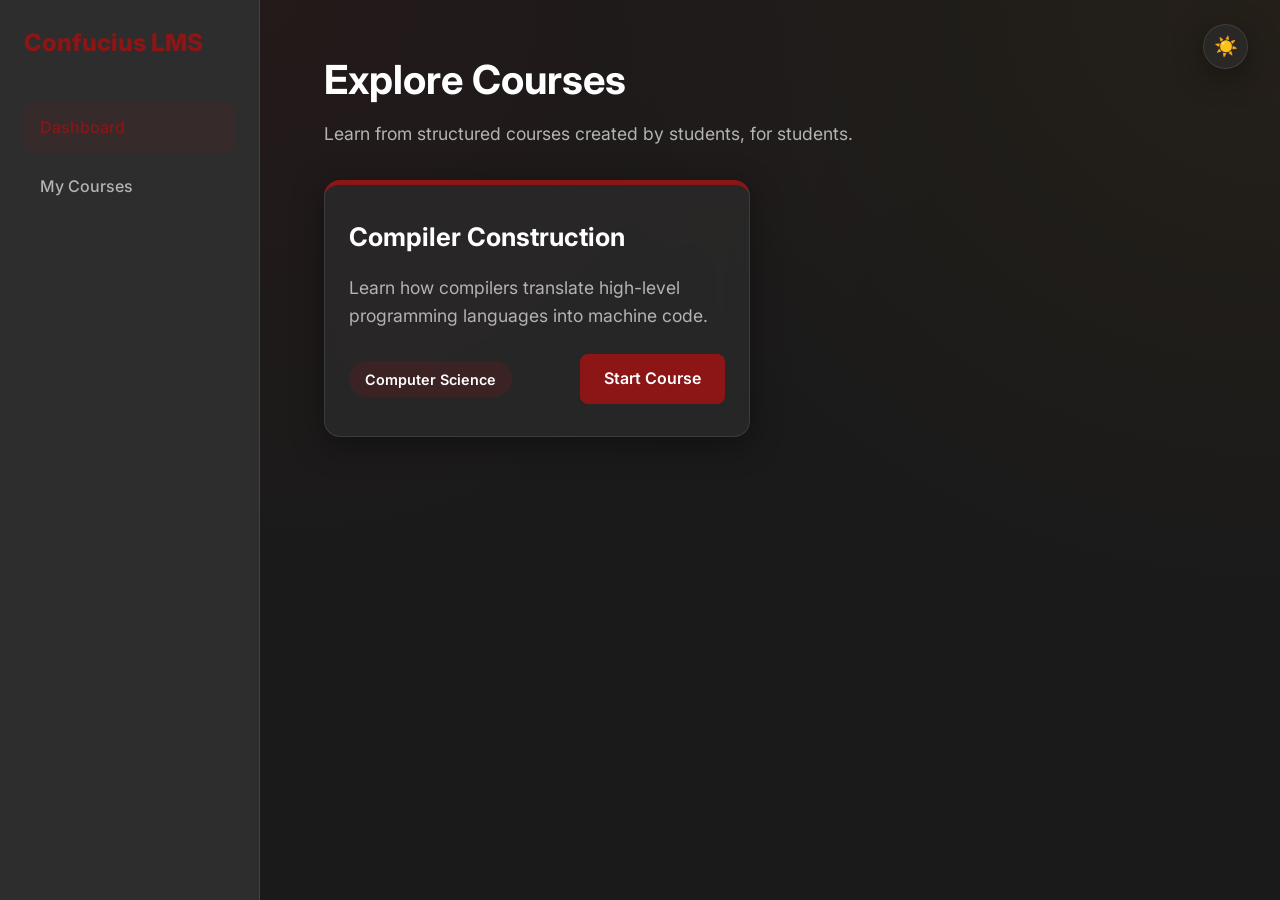
==== index.html @ 3bdb22e8 "initial commit" ====
<!DOCTYPE html>
<html lang="en">
<head>
    <meta charset="UTF-8">
    <meta name="viewport" content="width=device-width, initial-scale=1.0">
    <title>Confucius LMS | Dashboard</title>
    <link href="https://fonts.googleapis.com/css2?family=Inter:wght@400;500;600;800&display=swap" rel="stylesheet">
    <link rel="stylesheet" href="css/main.css">
</head>
<body>
    <!-- Theme Toggle -->
    <button id="theme-toggle" class="theme-toggle-btn" aria-label="Toggle Light/Dark Mode">
        <span id="theme-icon">☀️</span>
    </button>
    
    <!-- Mobile Header -->
    <div class="mobile-header">
        <button id="mobile-menu-btn" class="icon-btn">☰</button>
        <div class="mobile-brand">Confucius LMS</div>
        <div style="width: 24px;"></div> <!-- Spacer for flex balance -->
    </div>
    
    <div id="mobile-overlay" class="mobile-overlay"></div>

    <!-- Global Sidebar -->
    <aside class="sidebar">
        <div class="brand">Confucius LMS</div>
        <nav class="nav-menu">
            <a href="index.html" class="nav-item active">Dashboard</a>
            <a href="my-courses.html" class="nav-item">My Courses</a>
        </nav>
    </aside>

    <!-- Main Content Area -->
    <main class="app-content">
        <div class="container">
            <header class="page-header">
                <h1>Explore Courses</h1>
                <p>Learn from structured courses created by students, for students.</p>
            </header>

            <div id="course-grid" class="course-grid">
                <!-- Courses injected by app.js -->
            </div>
        </div>
    </main>

    <script src="js/app.js"></script>
</body>
</html>
---- css/main.css ----
:root {
  /* Color Palette - Stanford Theme */
  --bg-primary: #1a1a1a;
  --bg-secondary: #2d2d2d;
  --bg-tertiary: #3a3a3a;
  --accent-primary: #8C1515; /* Stanford Cardinal Red */
  --accent-secondary: #E98300; /* Stanford Poppy */
  --text-primary: #ffffff;
  --text-secondary: #b3b3b3;
  --success: #175E54;
  --danger: #E04F39;
  
  /* Glassmorphism */
  --glass-bg: rgba(45, 45, 45, 0.7);
  --glass-border: rgba(255, 255, 255, 0.1);
  --glass-shadow: 0 8px 32px 0 rgba(0, 0, 0, 0.37);
  
  /* Typography */
  --font-main: 'Inter', system-ui, -apple-system, sans-serif;

  /* Layout */
  --sidebar-width: 260px;
  --curriculum-width: 300px;
}

/* Light Mode Variables */
body.light-mode {
  --bg-primary: #f8fafc;
  --bg-secondary: #ffffff;
  --bg-tertiary: #f1f5f9;
  --text-primary: #0f172a;
  --text-secondary: #475569;
  --glass-bg: rgba(255, 255, 255, 0.85);
  --glass-border: rgba(0, 0, 0, 0.08);
  --glass-shadow: 0 4px 20px 0 rgba(0, 0, 0, 0.05);
}

* { margin: 0; padding: 0; box-sizing: border-box; }

/* =========================================
   BASE STYLES (MOBILE-FIRST)
   ========================================= */

html, body {
  font-family: var(--font-main);
  background-color: var(--bg-primary);
  color: var(--text-primary);
  line-height: 1.6;
  min-height: 100vh;
  min-height: 100dvh;
  display: flex;
  flex-direction: column;
  overflow-x: hidden;
  max-width: 100%;
}

a { color: inherit; text-decoration: none; }

/* Mobile Header (Visible by default) */
.mobile-header {
  display: flex;
  background: var(--bg-secondary);
  padding: 1rem 1.5rem;
  border-bottom: 1px solid var(--glass-border);
  align-items: center;
  justify-content: space-between;
  position: sticky;
  top: 0;
  z-index: 150;
  width: 100%;
  flex-shrink: 0;
}
.mobile-brand { font-size: 1.2rem; font-weight: 800; color: var(--accent-primary); }
.icon-btn { background: none; border: none; color: var(--text-primary); font-size: 1.5rem; cursor: pointer; padding: 0.25rem; }

/* Theme Toggle (Mobile Position by default) */
.theme-toggle-btn {
  position: fixed;
  top: 0.8rem;
  right: 4.5rem;
  background: var(--glass-bg);
  backdrop-filter: blur(10px);
  border: 1px solid var(--glass-border);
  color: var(--text-primary);
  width: 38px;
  height: 38px;
  border-radius: 50%;
  display: flex;
  align-items: center;
  justify-content: center;
  font-size: 1rem;
  cursor: pointer;
  z-index: 500;
  box-shadow: var(--glass-shadow);
  transition: transform 0.3s ease;
}
.theme-toggle-btn:hover { transform: scale(1.1); }

/* Sidebars (Hidden by default on mobile) */
.sidebar, .curriculum-sidebar {
  position: fixed;
  top: 0;
  height: 100vh;
  height: 100dvh;
  z-index: 200;
  transition: transform 0.3s cubic-bezier(0.4, 0, 0.2, 1);
}
.sidebar {
  width: var(--sidebar-width);
  background: var(--bg-secondary);
  border-right: 1px solid var(--glass-border);
  left: 0;
  transform: translateX(-100%);
  display: flex;
  flex-direction: column;
  padding: 1.5rem;
  box-shadow: 5px 0 25px rgba(0,0,0,0.5);
}
.curriculum-sidebar {
  width: var(--curriculum-width);
  background: var(--bg-primary);
  border-right: 1px solid var(--glass-border);
  right: 0;
  transform: translateX(100%);
  display: flex;
  flex-direction: column;
  box-shadow: -5px 0 25px rgba(0,0,0,0.5);
}
.sidebar.open, .curriculum-sidebar.open {
  transform: translateX(0);
}

.brand { font-size: 1.5rem; font-weight: 800; color: var(--accent-primary); margin-bottom: 2.5rem; display: flex; align-items: center; gap: 10px; }
.nav-menu { display: flex; flex-direction: column; gap: 0.5rem; flex-grow: 1; }
.nav-item { padding: 0.8rem 1rem; border-radius: 8px; color: var(--text-secondary); font-weight: 500; transition: all 0.2s ease; cursor: pointer; }
.nav-item:hover, .nav-item.active { background: rgba(140, 21, 21, 0.1); color: var(--accent-primary); }

.mobile-overlay {
  position: fixed;
  top: 0; left: 0;
  width: 100vw; height: 100vh; height: 100dvh;
  background: rgba(0,0,0,0.5);
  z-index: 190;
  display: none;
  opacity: 0;
  transition: opacity 0.3s;
}
.mobile-overlay.show { display: block; opacity: 1; }

/* App Layout (Mobile First Constraints) */
.lesson-layout { display: flex; flex-direction: column; flex: 1; height: auto; overflow: hidden; width: 100%; }

.app-content, .lesson-main-area {
  flex: 1;
  padding: 1rem;
  overflow-y: auto;
  overflow-x: hidden;
  height: auto;
  padding-bottom: 3rem;
  background-image: radial-gradient(at 0% 0%, rgba(140, 21, 21, 0.08) 0px, transparent 50%), radial-gradient(at 100% 0%, rgba(233, 131, 0, 0.05) 0px, transparent 50%);
}
.lesson-main-area { background: var(--bg-secondary); }

.container { padding: 0; width: 100%; max-width: 100%; }

/* Dashboard Grids */
.page-header { margin-bottom: 2rem; }
.page-header h1 { font-size: 2.2rem; margin-bottom: 0.5rem; }
.page-header p { color: var(--text-secondary); }

.course-grid {
  display: grid;
  grid-template-columns: 100%;
  gap: 1.5rem;
}

.course-card {
  background: var(--glass-bg); backdrop-filter: blur(10px);
  border: 1px solid var(--glass-border); border-top: 5px solid var(--accent-primary);
  border-radius: 16px;
  padding: 1.25rem;
  box-shadow: var(--glass-shadow);
  transition: transform 0.3s ease, border-color 0.3s ease, box-shadow 0.3s ease;
  display: flex; flex-direction: column;
  width: 100%; min-width: 0; word-break: break-word; margin: 0;
}
.course-card h3 { font-size: 1.4rem; margin-bottom: 1rem; color: var(--text-primary); }
.course-card p { color: var(--text-secondary); margin-bottom: 2rem; flex-grow: 1; font-size: 1.1rem; line-height: 1.6; }
.card-footer { display: flex; flex-direction: column; align-items: stretch; gap: 1rem; }
.card-footer .tag { align-self: flex-start; margin-bottom: 0.5rem; }
.card-footer .btn { width: 100%; }

.tag { background: rgba(140, 21, 21, 0.2); color: var(--text-primary); padding: 0.4rem 1rem; border-radius: 999px; font-size: 0.9rem; font-weight: 600; display: inline-block; }

/* Buttons */
.btn { padding: 0.75rem 1.5rem; border-radius: 8px; font-weight: 600; cursor: pointer; transition: all 0.3s ease; border: none; font-family: var(--font-main); display: inline-block; text-align: center; }
.btn-primary { background: var(--accent-primary); color: white; }
.btn-primary:hover { background: #a31919; transform: translateY(-2px); }
.btn-outline { background: transparent; color: var(--text-primary); border: 1px solid var(--glass-border); }
.btn:disabled { opacity: 0.3; cursor: not-allowed; transform: none !important; }

/* Lesson Components */
.lesson-content-wrapper { max-width: 100%; margin: 0 auto; }
.lesson-title { font-size: 1.8rem; margin-bottom: 2rem; border-bottom: 1px solid var(--glass-border); padding-bottom: 1rem; }
.lesson-navigation { display: flex; flex-direction: column; gap: 1rem; margin-top: 3rem; padding-top: 2rem; border-top: 1px solid var(--glass-border); }
.lesson-navigation button { width: 100%; }

/* Markdown Typography Overrides */
.app-content h2, .lesson-main-area h2 { font-size: 1.6rem; margin: 2rem 0 1rem; color: var(--text-primary); }
.app-content p, .lesson-main-area p { font-size: 1.1rem; margin-bottom: 1.5rem; color: var(--text-secondary); }

/* Quizzes */
.quiz-container { background: var(--bg-primary); border: 1px solid var(--glass-border); border-radius: 12px; padding: 1.5rem; margin: 2rem 0; }
.quiz-number { font-weight: 600; color: var(--accent-secondary); font-size: 0.9rem; text-transform: uppercase; }
.quiz-question { font-size: 1.2rem; font-weight: 600; margin: 1rem 0; }
.quiz-options { display: flex; flex-direction: column; gap: 0.75rem; }
.quiz-option { padding: 1rem; background: var(--bg-secondary); border: 1px solid var(--glass-border); border-radius: 8px; cursor: pointer; }
.quiz-option.selected { background: rgba(233, 131, 0, 0.1); border-color: var(--accent-secondary); }
.quiz-option.correct { background: rgba(23, 94, 84, 0.2); border-color: var(--success); }
.quiz-option.wrong { background: rgba(140, 21, 21, 0.2); border-color: var(--danger); }
.quiz-feedback { margin-top: 1rem; font-weight: 600; display: none; }
.quiz-feedback.show { display: block; }
.quiz-feedback.success { color: var(--success); }
.quiz-feedback.error { color: var(--danger); }

.curriculum-header { padding: 1.5rem; border-bottom: 1px solid var(--glass-border); }
.curriculum-header h2 { font-size: 1.2rem; }
.curriculum-header p { font-size: 0.85rem; color: var(--text-secondary); margin-top: 5px; }
.curriculum-list { display: flex; flex-direction: column; }
.curriculum-item { padding: 1rem 1.5rem; border-bottom: 1px solid rgba(255,255,255,0.05); cursor: pointer; transition: background 0.2s; display: flex; align-items: center; }
.curriculum-item.active { background: rgba(140, 21, 21, 0.1); border-left: 4px solid var(--accent-primary); }

.hidden { display: none !important; }

/* =========================================
   LAPTOP & DESKTOP ENHANCEMENTS
   ========================================= */
@media (min-width: 1025px) {
  body {
    flex-direction: row;
  }

  .mobile-header { display: none; }
  
  .theme-toggle-btn {
    top: 1.5rem;
    right: 2rem;
    width: 45px; height: 45px;
    font-size: 1.2rem;
  }

  .sidebar, .curriculum-sidebar {
    position: relative;
    height: 100vh;
    transform: none;
    box-shadow: none;
    flex-shrink: 0;
  }
  
  .lesson-layout {
    flex-direction: row;
    height: 100vh;
  }

  .app-content, .lesson-main-area {
    padding: 3rem 5%;
    height: 100vh;
    padding-bottom: 3rem;
  }
  
  .container {
    max-width: 1200px;
    margin: 0 auto;
  }
  
  .lesson-content-wrapper { max-width: 800px; }

  .page-header h1 { font-size: 2.5rem; }
  .lesson-title { font-size: 2.2rem; }

  .course-grid {
    grid-template-columns: repeat(auto-fill, minmax(380px, 1fr));
    gap: 2.5rem;
  }

  .course-card {
    padding: 2rem 1.5rem;
  }
  .course-card:hover {
    transform: translateY(-8px);
    border-color: var(--accent-primary);
    box-shadow: 0 15px 35px rgba(140, 21, 21, 0.15);
  }
  .course-card h3 { font-size: 1.6rem; }
  
  .card-footer {
    flex-direction: row;
    align-items: center;
    justify-content: space-between;
    flex-wrap: wrap;
  }
  .card-footer .tag { align-self: center; margin-bottom: 0; }
  .card-footer .btn { width: auto; }

  .lesson-navigation {
    flex-direction: row;
    justify-content: space-between;
  }
  .lesson-navigation button {
    width: auto;
  }
}
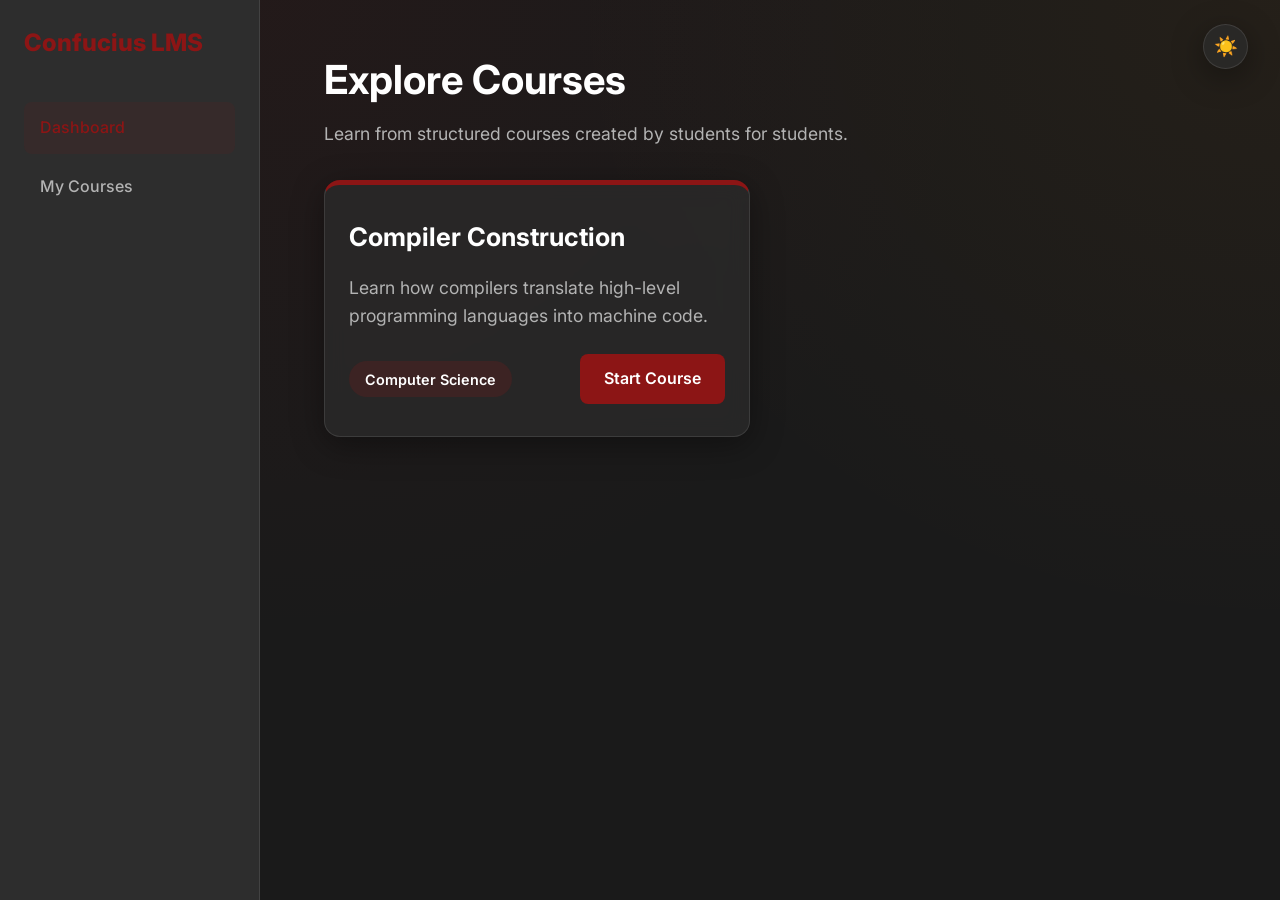
==== commit 5731657f: "initial commit" ====
--- a/index.html
+++ b/index.html
@@ -36,7 +36,7 @@
         <div class="container">
             <header class="page-header">
                 <h1>Explore Courses</h1>
-                <p>Learn from structured courses created by students, for students.</p>
+                <p>Learn from structured courses created by students for students.</p>
             </header>
 
             <div id="course-grid" class="course-grid">
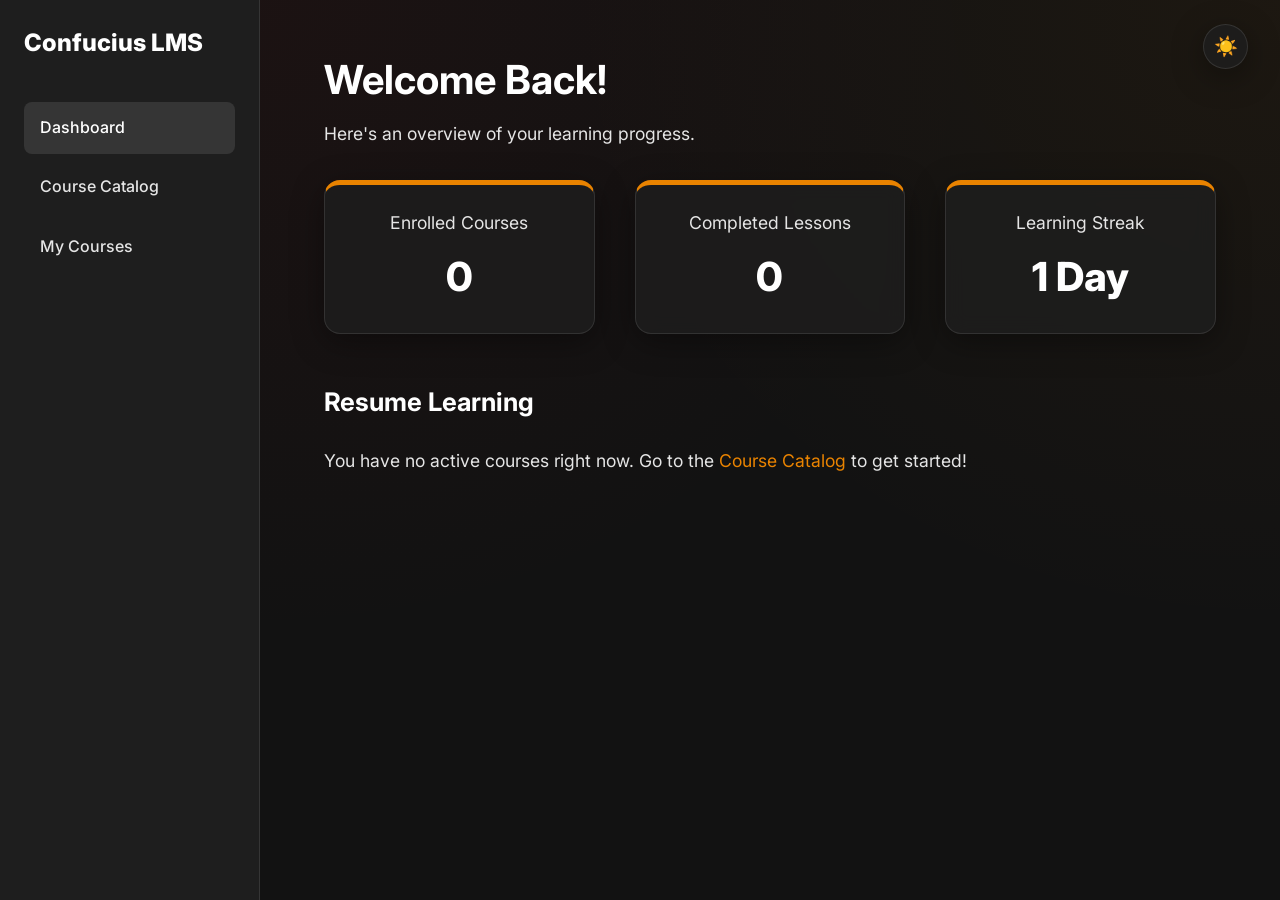
==== commit 3d0e92c3: "feat: modernize navigation UI, add sessionStorage persistence, and implement markdown frontmatter bu" ====
--- a/index.html
+++ b/index.html
@@ -27,6 +27,7 @@
         <div class="brand">Confucius LMS</div>
         <nav class="nav-menu">
             <a href="index.html" class="nav-item active">Dashboard</a>
+            <a href="catalog.html" class="nav-item">Course Catalog</a>
             <a href="my-courses.html" class="nav-item">My Courses</a>
         </nav>
     </aside>
@@ -35,12 +36,31 @@
     <main class="app-content">
         <div class="container">
             <header class="page-header">
-                <h1>Explore Courses</h1>
-                <p>Learn from structured courses created by students for students.</p>
+                <h1>Welcome Back!</h1>
+                <p>Here's an overview of your learning progress.</p>
             </header>
 
-            <div id="course-grid" class="course-grid">
-                <!-- Courses injected by app.js -->
+            <div class="metric-grid" id="dashboard-metrics">
+                <div class="metric-card">
+                    <div class="metric-label">Enrolled Courses</div>
+                    <div class="metric-value" id="metric-enrolled">0</div>
+                </div>
+                <div class="metric-card">
+                    <div class="metric-label">Completed Lessons</div>
+                    <div class="metric-value" id="metric-completed">0</div>
+                </div>
+                <div class="metric-card">
+                    <div class="metric-label">Learning Streak</div>
+                    <div class="metric-value" id="metric-streak">3 Days</div>
+                </div>
+            </div>
+
+            <div class="dashboard-section" style="margin-top: 3rem;">
+                <h2 style="margin-bottom: 1.5rem; color: var(--text-primary);">Resume Learning</h2>
+                <div id="recent-activity-container">
+                    <!-- Populated by app.js -->
+                    <p style="color: var(--text-secondary);">You have no active courses right now.</p>
+                </div>
             </div>
         </div>
     </main>
--- a/css/main.css
+++ b/css/main.css
@@ -1,26 +1,34 @@
 :root {
   /* Color Palette - Stanford Theme */
-  --bg-primary: #1a1a1a;
-  --bg-secondary: #2d2d2d;
-  --bg-tertiary: #3a3a3a;
-  --accent-primary: #8C1515; /* Stanford Cardinal Red */
-  --accent-secondary: #E98300; /* Stanford Poppy */
+  --bg-primary: #121212;
+  --bg-secondary: #1e1e1e;
+  --bg-tertiary: #2c2c2c;
+  --accent-primary: #8C1515;
+  /* Stanford Cardinal Red */
+  --accent-secondary: #E98300;
+  /* Stanford Poppy */
+  --accent-text: #e24a4a;
+  /* Lighter red for better contrast in dark mode */
   --text-primary: #ffffff;
-  --text-secondary: #b3b3b3;
-  --success: #175E54;
-  --danger: #E04F39;
-  
+  --text-secondary: #e5e5e5;
+  --success: #4ade80;
+  /* Lighter green for dark mode */
+  --danger: #f87171;
+  /* Lighter red for dark mode */
+  --nav-active-bg: rgba(255, 255, 255, 0.1);
+  --nav-active-text: #ffffff;
+  --nav-active-border: #ffffff;
+
   /* Glassmorphism */
-  --glass-bg: rgba(45, 45, 45, 0.7);
+  --glass-bg: rgba(30, 30, 30, 0.8);
   --glass-border: rgba(255, 255, 255, 0.1);
   --glass-shadow: 0 8px 32px 0 rgba(0, 0, 0, 0.37);
-  
+
   /* Typography */
   --font-main: 'Inter', system-ui, -apple-system, sans-serif;
 
   /* Layout */
   --sidebar-width: 260px;
-  --curriculum-width: 300px;
 }
 
 /* Light Mode Variables */
@@ -30,18 +38,30 @@
   --bg-tertiary: #f1f5f9;
   --text-primary: #0f172a;
   --text-secondary: #475569;
+  --accent-text: var(--accent-primary);
+  /* Use original Cardinal Red in light mode */
+  --success: #175E54;
+  --danger: #E04F39;
+  --nav-active-bg: rgba(140, 21, 21, 0.1);
+  --nav-active-text: var(--accent-primary);
+  --nav-active-border: var(--accent-primary);
   --glass-bg: rgba(255, 255, 255, 0.85);
   --glass-border: rgba(0, 0, 0, 0.08);
   --glass-shadow: 0 4px 20px 0 rgba(0, 0, 0, 0.05);
 }
 
-* { margin: 0; padding: 0; box-sizing: border-box; }
+* {
+  margin: 0;
+  padding: 0;
+  box-sizing: border-box;
+}
 
 /* =========================================
    BASE STYLES (MOBILE-FIRST)
    ========================================= */
 
-html, body {
+html,
+body {
   font-family: var(--font-main);
   background-color: var(--bg-primary);
   color: var(--text-primary);
@@ -54,7 +74,10 @@
   max-width: 100%;
 }
 
-a { color: inherit; text-decoration: none; }
+a {
+  color: inherit;
+  text-decoration: none;
+}
 
 /* Mobile Header (Visible by default) */
 .mobile-header {
@@ -63,15 +86,29 @@
   padding: 1rem 1.5rem;
   border-bottom: 1px solid var(--glass-border);
   align-items: center;
-  justify-content: space-between;
+  justify-content: flex-start;
+  gap: 1rem;
   position: sticky;
   top: 0;
   z-index: 150;
   width: 100%;
   flex-shrink: 0;
 }
-.mobile-brand { font-size: 1.2rem; font-weight: 800; color: var(--accent-primary); }
-.icon-btn { background: none; border: none; color: var(--text-primary); font-size: 1.5rem; cursor: pointer; padding: 0.25rem; }
+
+.mobile-brand {
+  font-size: 1.2rem;
+  font-weight: 800;
+  color: var(--nav-active-text);
+}
+
+.icon-btn {
+  background: none;
+  border: none;
+  color: var(--text-primary);
+  font-size: 1.5rem;
+  cursor: pointer;
+  padding: 0.25rem;
+}
 
 /* Theme Toggle (Mobile Position by default) */
 .theme-toggle-btn {
@@ -94,18 +131,19 @@
   box-shadow: var(--glass-shadow);
   transition: transform 0.3s ease;
 }
-.theme-toggle-btn:hover { transform: scale(1.1); }
+
+.theme-toggle-btn:hover {
+  transform: scale(1.1);
+}
 
 /* Sidebars (Hidden by default on mobile) */
-.sidebar, .curriculum-sidebar {
+.sidebar {
   position: fixed;
   top: 0;
   height: 100vh;
   height: 100dvh;
   z-index: 200;
   transition: transform 0.3s cubic-bezier(0.4, 0, 0.2, 1);
-}
-.sidebar {
   width: var(--sidebar-width);
   background: var(--bg-secondary);
   border-right: 1px solid var(--glass-border);
@@ -113,44 +151,86 @@
   transform: translateX(-100%);
   display: flex;
   flex-direction: column;
-  padding: 1.5rem;
-  box-shadow: 5px 0 25px rgba(0,0,0,0.5);
-}
-.curriculum-sidebar {
-  width: var(--curriculum-width);
-  background: var(--bg-primary);
-  border-right: 1px solid var(--glass-border);
-  right: 0;
-  transform: translateX(100%);
-  display: flex;
-  flex-direction: column;
-  box-shadow: -5px 0 25px rgba(0,0,0,0.5);
-}
-.sidebar.open, .curriculum-sidebar.open {
+  box-shadow: 5px 0 25px rgba(0, 0, 0, 0.5);
+  overflow-y: auto;
+}
+
+.sidebar.open {
   transform: translateX(0);
 }
 
-.brand { font-size: 1.5rem; font-weight: 800; color: var(--accent-primary); margin-bottom: 2.5rem; display: flex; align-items: center; gap: 10px; }
-.nav-menu { display: flex; flex-direction: column; gap: 0.5rem; flex-grow: 1; }
-.nav-item { padding: 0.8rem 1rem; border-radius: 8px; color: var(--text-secondary); font-weight: 500; transition: all 0.2s ease; cursor: pointer; }
-.nav-item:hover, .nav-item.active { background: rgba(140, 21, 21, 0.1); color: var(--accent-primary); }
+.brand {
+  font-size: 1.5rem;
+  font-weight: 800;
+  color: var(--nav-active-text);
+  margin-bottom: 2.5rem;
+  display: flex;
+  align-items: center;
+  gap: 10px;
+  padding: 1.5rem 1.5rem 0 1.5rem;
+}
+
+.nav-menu {
+  display: flex;
+  flex-direction: column;
+  gap: 0.5rem;
+  flex-shrink: 0;
+  padding: 0 1.5rem;
+}
+
+.sidebar-divider {
+  height: 1px;
+  background: var(--glass-border);
+  margin: 2rem 1.5rem;
+  flex-shrink: 0;
+}
+
+.nav-item {
+  padding: 0.8rem 1rem;
+  border-radius: 8px;
+  color: var(--text-secondary);
+  font-weight: 500;
+  transition: all 0.2s ease;
+  cursor: pointer;
+}
+
+.nav-item:hover,
+.nav-item.active {
+  background: var(--nav-active-bg);
+  color: var(--nav-active-text);
+}
 
 .mobile-overlay {
   position: fixed;
-  top: 0; left: 0;
-  width: 100vw; height: 100vh; height: 100dvh;
-  background: rgba(0,0,0,0.5);
+  top: 0;
+  left: 0;
+  width: 100vw;
+  height: 100vh;
+  height: 100dvh;
+  background: rgba(0, 0, 0, 0.5);
   z-index: 190;
   display: none;
   opacity: 0;
   transition: opacity 0.3s;
 }
-.mobile-overlay.show { display: block; opacity: 1; }
+
+.mobile-overlay.show {
+  display: block;
+  opacity: 1;
+}
 
 /* App Layout (Mobile First Constraints) */
-.lesson-layout { display: flex; flex-direction: column; flex: 1; height: auto; overflow: hidden; width: 100%; }
-
-.app-content, .lesson-main-area {
+.lesson-layout {
+  display: flex;
+  flex-direction: column;
+  flex: 1;
+  height: auto;
+  overflow: hidden;
+  width: 100%;
+}
+
+.app-content,
+.lesson-main-area {
   flex: 1;
   padding: 1rem;
   overflow-y: auto;
@@ -159,14 +239,30 @@
   padding-bottom: 3rem;
   background-image: radial-gradient(at 0% 0%, rgba(140, 21, 21, 0.08) 0px, transparent 50%), radial-gradient(at 100% 0%, rgba(233, 131, 0, 0.05) 0px, transparent 50%);
 }
-.lesson-main-area { background: var(--bg-secondary); }
-
-.container { padding: 0; width: 100%; max-width: 100%; }
+
+.lesson-main-area {
+  background: var(--bg-secondary);
+}
+
+.container {
+  padding: 0;
+  width: 100%;
+  max-width: 100%;
+}
 
 /* Dashboard Grids */
-.page-header { margin-bottom: 2rem; }
-.page-header h1 { font-size: 2.2rem; margin-bottom: 0.5rem; }
-.page-header p { color: var(--text-secondary); }
+.page-header {
+  margin-bottom: 2rem;
+}
+
+.page-header h1 {
+  font-size: 2.2rem;
+  margin-bottom: 0.5rem;
+}
+
+.page-header p {
+  color: var(--text-secondary);
+}
 
 .course-grid {
   display: grid;
@@ -174,63 +270,331 @@
   gap: 1.5rem;
 }
 
+.metric-grid {
+  display: grid;
+  grid-template-columns: 100%;
+  gap: 1.5rem;
+}
+
+.metric-card {
+  background: var(--glass-bg);
+  backdrop-filter: blur(10px);
+  border: 1px solid var(--glass-border);
+  border-top: 5px solid var(--accent-secondary);
+  border-radius: 16px;
+  padding: 1.5rem;
+  box-shadow: var(--glass-shadow);
+  display: flex;
+  flex-direction: column;
+  align-items: center;
+  justify-content: center;
+  transition: transform 0.3s ease;
+}
+
+.metric-card:hover {
+  transform: translateY(-5px);
+}
+
+.metric-label {
+  font-size: 1.1rem;
+  color: var(--text-secondary);
+  margin-bottom: 0.5rem;
+}
+
+.metric-value {
+  font-size: 2.5rem;
+  font-weight: 800;
+  color: var(--text-primary);
+}
+
 .course-card {
-  background: var(--glass-bg); backdrop-filter: blur(10px);
-  border: 1px solid var(--glass-border); border-top: 5px solid var(--accent-primary);
+  background: var(--glass-bg);
+  backdrop-filter: blur(10px);
+  border: 1px solid var(--glass-border);
+  border-top: 5px solid var(--accent-primary);
   border-radius: 16px;
   padding: 1.25rem;
   box-shadow: var(--glass-shadow);
   transition: transform 0.3s ease, border-color 0.3s ease, box-shadow 0.3s ease;
-  display: flex; flex-direction: column;
-  width: 100%; min-width: 0; word-break: break-word; margin: 0;
-}
-.course-card h3 { font-size: 1.4rem; margin-bottom: 1rem; color: var(--text-primary); }
-.course-card p { color: var(--text-secondary); margin-bottom: 2rem; flex-grow: 1; font-size: 1.1rem; line-height: 1.6; }
-.card-footer { display: flex; flex-direction: column; align-items: stretch; gap: 1rem; }
-.card-footer .tag { align-self: flex-start; margin-bottom: 0.5rem; }
-.card-footer .btn { width: 100%; }
-
-.tag { background: rgba(140, 21, 21, 0.2); color: var(--text-primary); padding: 0.4rem 1rem; border-radius: 999px; font-size: 0.9rem; font-weight: 600; display: inline-block; }
+  display: flex;
+  flex-direction: column;
+  width: 100%;
+  min-width: 0;
+  word-break: break-word;
+  margin: 0;
+}
+
+.course-card h3 {
+  font-size: 1.4rem;
+  margin-bottom: 1rem;
+  color: var(--text-primary);
+}
+
+.course-card p {
+  color: var(--text-secondary);
+  margin-bottom: 2rem;
+  flex-grow: 1;
+  font-size: 1.1rem;
+  line-height: 1.6;
+}
+
+.card-footer {
+  display: flex;
+  flex-direction: column;
+  align-items: stretch;
+  gap: 1rem;
+}
+
+.card-footer .tag {
+  align-self: flex-start;
+  margin-bottom: 0.5rem;
+}
+
+.card-footer .btn {
+  width: 100%;
+}
+
+.tag {
+  background: rgba(140, 21, 21, 0.2);
+  color: var(--text-primary);
+  padding: 0.4rem 1rem;
+  border-radius: 999px;
+  font-size: 0.9rem;
+  font-weight: 600;
+  display: inline-block;
+}
 
 /* Buttons */
-.btn { padding: 0.75rem 1.5rem; border-radius: 8px; font-weight: 600; cursor: pointer; transition: all 0.3s ease; border: none; font-family: var(--font-main); display: inline-block; text-align: center; }
-.btn-primary { background: var(--accent-primary); color: white; }
-.btn-primary:hover { background: #a31919; transform: translateY(-2px); }
-.btn-outline { background: transparent; color: var(--text-primary); border: 1px solid var(--glass-border); }
-.btn:disabled { opacity: 0.3; cursor: not-allowed; transform: none !important; }
+.btn {
+  padding: 0.75rem 1.5rem;
+  border-radius: 8px;
+  font-weight: 600;
+  cursor: pointer;
+  transition: all 0.3s ease;
+  border: none;
+  font-family: var(--font-main);
+  display: inline-block;
+  text-align: center;
+}
+
+.btn-primary {
+  background: var(--accent-primary);
+  color: white;
+}
+
+.btn-primary:hover {
+  background: #a31919;
+  transform: translateY(-2px);
+}
+
+.btn-outline {
+  background: transparent;
+  color: var(--text-primary);
+  border: 1px solid var(--glass-border);
+}
+
+.btn:disabled {
+  opacity: 0.3;
+  cursor: not-allowed;
+  transform: none !important;
+}
 
 /* Lesson Components */
-.lesson-content-wrapper { max-width: 100%; margin: 0 auto; }
-.lesson-title { font-size: 1.8rem; margin-bottom: 2rem; border-bottom: 1px solid var(--glass-border); padding-bottom: 1rem; }
-.lesson-navigation { display: flex; flex-direction: column; gap: 1rem; margin-top: 3rem; padding-top: 2rem; border-top: 1px solid var(--glass-border); }
-.lesson-navigation button { width: 100%; }
+.lesson-content-wrapper {
+  max-width: 100%;
+  margin: 0 auto;
+}
+
+.lesson-title {
+  font-size: 1.8rem;
+  margin-bottom: 2rem;
+  border-bottom: 1px solid var(--glass-border);
+  padding-bottom: 1rem;
+}
+
+.lesson-navigation {
+  display: flex;
+  flex-direction: column;
+  gap: 1rem;
+  margin-top: 3rem;
+  padding-top: 2rem;
+  border-top: 1px solid var(--glass-border);
+}
+
+.lesson-navigation button {
+  width: 100%;
+}
 
 /* Markdown Typography Overrides */
-.app-content h2, .lesson-main-area h2 { font-size: 1.6rem; margin: 2rem 0 1rem; color: var(--text-primary); }
-.app-content p, .lesson-main-area p { font-size: 1.1rem; margin-bottom: 1.5rem; color: var(--text-secondary); }
+.app-content h2,
+.lesson-main-area h2 {
+  font-size: 1.6rem;
+  margin: 2rem 0 1rem;
+  color: var(--text-primary);
+}
+
+.app-content p,
+.lesson-main-area p {
+  font-size: 1.1rem;
+  margin-bottom: 1.5rem;
+  color: var(--text-secondary);
+}
 
 /* Quizzes */
-.quiz-container { background: var(--bg-primary); border: 1px solid var(--glass-border); border-radius: 12px; padding: 1.5rem; margin: 2rem 0; }
-.quiz-number { font-weight: 600; color: var(--accent-secondary); font-size: 0.9rem; text-transform: uppercase; }
-.quiz-question { font-size: 1.2rem; font-weight: 600; margin: 1rem 0; }
-.quiz-options { display: flex; flex-direction: column; gap: 0.75rem; }
-.quiz-option { padding: 1rem; background: var(--bg-secondary); border: 1px solid var(--glass-border); border-radius: 8px; cursor: pointer; }
-.quiz-option.selected { background: rgba(233, 131, 0, 0.1); border-color: var(--accent-secondary); }
-.quiz-option.correct { background: rgba(23, 94, 84, 0.2); border-color: var(--success); }
-.quiz-option.wrong { background: rgba(140, 21, 21, 0.2); border-color: var(--danger); }
-.quiz-feedback { margin-top: 1rem; font-weight: 600; display: none; }
-.quiz-feedback.show { display: block; }
-.quiz-feedback.success { color: var(--success); }
-.quiz-feedback.error { color: var(--danger); }
-
-.curriculum-header { padding: 1.5rem; border-bottom: 1px solid var(--glass-border); }
-.curriculum-header h2 { font-size: 1.2rem; }
-.curriculum-header p { font-size: 0.85rem; color: var(--text-secondary); margin-top: 5px; }
-.curriculum-list { display: flex; flex-direction: column; }
-.curriculum-item { padding: 1rem 1.5rem; border-bottom: 1px solid rgba(255,255,255,0.05); cursor: pointer; transition: background 0.2s; display: flex; align-items: center; }
-.curriculum-item.active { background: rgba(140, 21, 21, 0.1); border-left: 4px solid var(--accent-primary); }
-
-.hidden { display: none !important; }
+.quiz-container {
+  background: var(--bg-primary);
+  border: 1px solid var(--glass-border);
+  border-radius: 12px;
+  padding: 1.5rem;
+  margin: 2rem 0;
+}
+
+.quiz-number {
+  font-weight: 600;
+  color: var(--accent-secondary);
+  font-size: 0.9rem;
+  text-transform: uppercase;
+}
+
+.quiz-question {
+  font-size: 1.2rem;
+  font-weight: 600;
+  margin: 1rem 0;
+}
+
+.quiz-options {
+  display: flex;
+  flex-direction: column;
+  gap: 0.75rem;
+}
+
+.quiz-option {
+  padding: 1rem;
+  background: var(--bg-secondary);
+  border: 1px solid var(--glass-border);
+  border-radius: 8px;
+  cursor: pointer;
+}
+
+.quiz-option.selected {
+  background: rgba(233, 131, 0, 0.1);
+  border-color: var(--accent-secondary);
+}
+
+.quiz-option.correct {
+  background: rgba(23, 94, 84, 0.2);
+  border-color: var(--success);
+}
+
+.quiz-option.wrong {
+  background: rgba(140, 21, 21, 0.2);
+  border-color: var(--danger);
+}
+
+.quiz-feedback {
+  margin-top: 1rem;
+  font-weight: 600;
+  display: none;
+}
+
+.quiz-feedback.show {
+  display: block;
+}
+
+.quiz-feedback.success {
+  color: var(--success);
+}
+
+.quiz-feedback.error {
+  color: var(--danger);
+}
+
+.curriculum-header {
+  padding: 0 1.5rem 1rem;
+}
+
+.curriculum-header h2 {
+  font-size: 1.2rem;
+}
+
+.curriculum-header p {
+  font-size: 0.85rem;
+  color: var(--text-secondary);
+  margin-top: 5px;
+  text-transform: uppercase;
+  letter-spacing: 0.5px;
+  font-weight: 600;
+}
+
+.curriculum-list {
+  display: flex;
+  flex-direction: column;
+}
+
+.module-group {
+  border-bottom: 1px solid rgba(255, 255, 255, 0.05);
+}
+
+.module-header {
+  padding: 1rem 1.5rem;
+  cursor: pointer;
+  display: flex;
+  justify-content: space-between;
+  align-items: center;
+  font-weight: 600;
+  background: var(--bg-secondary);
+  transition: background 0.2s;
+  color: var(--text-primary);
+}
+
+.module-header:hover {
+  background: var(--bg-tertiary);
+}
+
+.module-header .toggle-icon {
+  font-size: 0.8rem;
+  transition: transform 0.3s ease;
+}
+
+.module-header.open .toggle-icon {
+  transform: rotate(180deg);
+}
+
+.module-lessons {
+  max-height: 0;
+  overflow: hidden;
+  transition: max-height 0.3s ease;
+}
+
+.module-lessons.open {
+  max-height: 1000px;
+}
+
+.curriculum-item {
+  padding: 0.8rem 1.5rem 0.8rem 2.5rem;
+  border-bottom: none;
+  cursor: pointer;
+  transition: background 0.2s;
+  display: flex;
+  align-items: center;
+  color: var(--text-secondary);
+  font-size: 0.95rem;
+}
+
+.curriculum-item:hover {
+  color: var(--text-primary);
+}
+
+.curriculum-item.active {
+  background: var(--nav-active-bg);
+  border-left: 4px solid var(--nav-active-border);
+  color: var(--text-primary);
+  padding-left: calc(2.5rem - 4px);
+}
+
+.hidden {
+  display: none !important;
+}
 
 /* =========================================
    LAPTOP & DESKTOP ENHANCEMENTS
@@ -240,72 +604,100 @@
     flex-direction: row;
   }
 
-  .mobile-header { display: none; }
-  
+  .mobile-header {
+    display: none;
+  }
+
   .theme-toggle-btn {
     top: 1.5rem;
     right: 2rem;
-    width: 45px; height: 45px;
+    width: 45px;
+    height: 45px;
     font-size: 1.2rem;
   }
 
-  .sidebar, .curriculum-sidebar {
+  .sidebar {
     position: relative;
     height: 100vh;
     transform: none;
     box-shadow: none;
     flex-shrink: 0;
   }
-  
+
   .lesson-layout {
     flex-direction: row;
     height: 100vh;
   }
 
-  .app-content, .lesson-main-area {
+  .app-content,
+  .lesson-main-area {
     padding: 3rem 5%;
     height: 100vh;
     padding-bottom: 3rem;
   }
-  
+
   .container {
     max-width: 1200px;
     margin: 0 auto;
   }
-  
-  .lesson-content-wrapper { max-width: 800px; }
-
-  .page-header h1 { font-size: 2.5rem; }
-  .lesson-title { font-size: 2.2rem; }
+
+  .lesson-content-wrapper {
+    max-width: 800px;
+  }
+
+  .page-header h1 {
+    font-size: 2.5rem;
+  }
+
+  .lesson-title {
+    font-size: 2.2rem;
+  }
 
   .course-grid {
     grid-template-columns: repeat(auto-fill, minmax(380px, 1fr));
     gap: 2.5rem;
   }
 
+  .metric-grid {
+    grid-template-columns: repeat(3, 1fr);
+    gap: 2.5rem;
+  }
+
   .course-card {
     padding: 2rem 1.5rem;
   }
+
   .course-card:hover {
     transform: translateY(-8px);
     border-color: var(--accent-primary);
     box-shadow: 0 15px 35px rgba(140, 21, 21, 0.15);
   }
-  .course-card h3 { font-size: 1.6rem; }
-  
+
+  .course-card h3 {
+    font-size: 1.6rem;
+  }
+
   .card-footer {
     flex-direction: row;
     align-items: center;
     justify-content: space-between;
     flex-wrap: wrap;
   }
-  .card-footer .tag { align-self: center; margin-bottom: 0; }
-  .card-footer .btn { width: auto; }
+
+  .card-footer .tag {
+    align-self: center;
+    margin-bottom: 0;
+  }
+
+  .card-footer .btn {
+    width: auto;
+  }
 
   .lesson-navigation {
     flex-direction: row;
     justify-content: space-between;
   }
+
   .lesson-navigation button {
     width: auto;
   }
